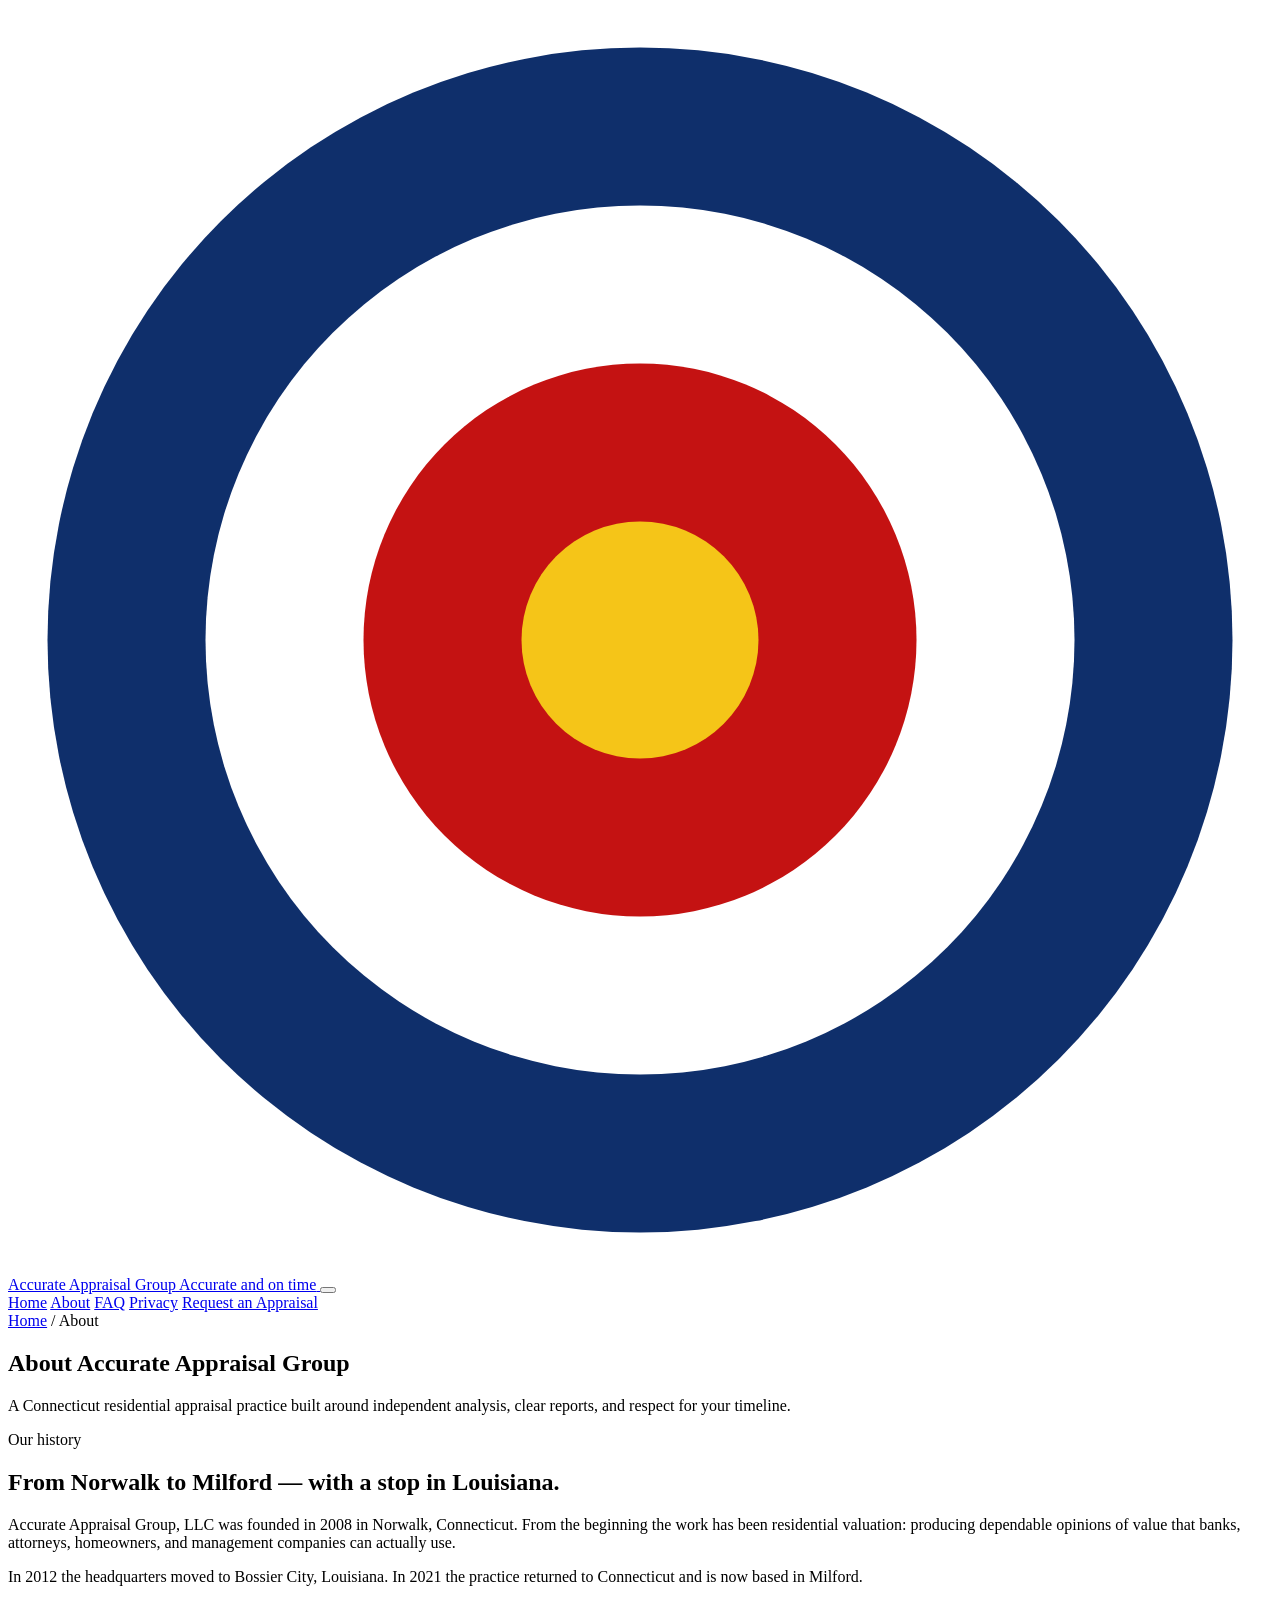
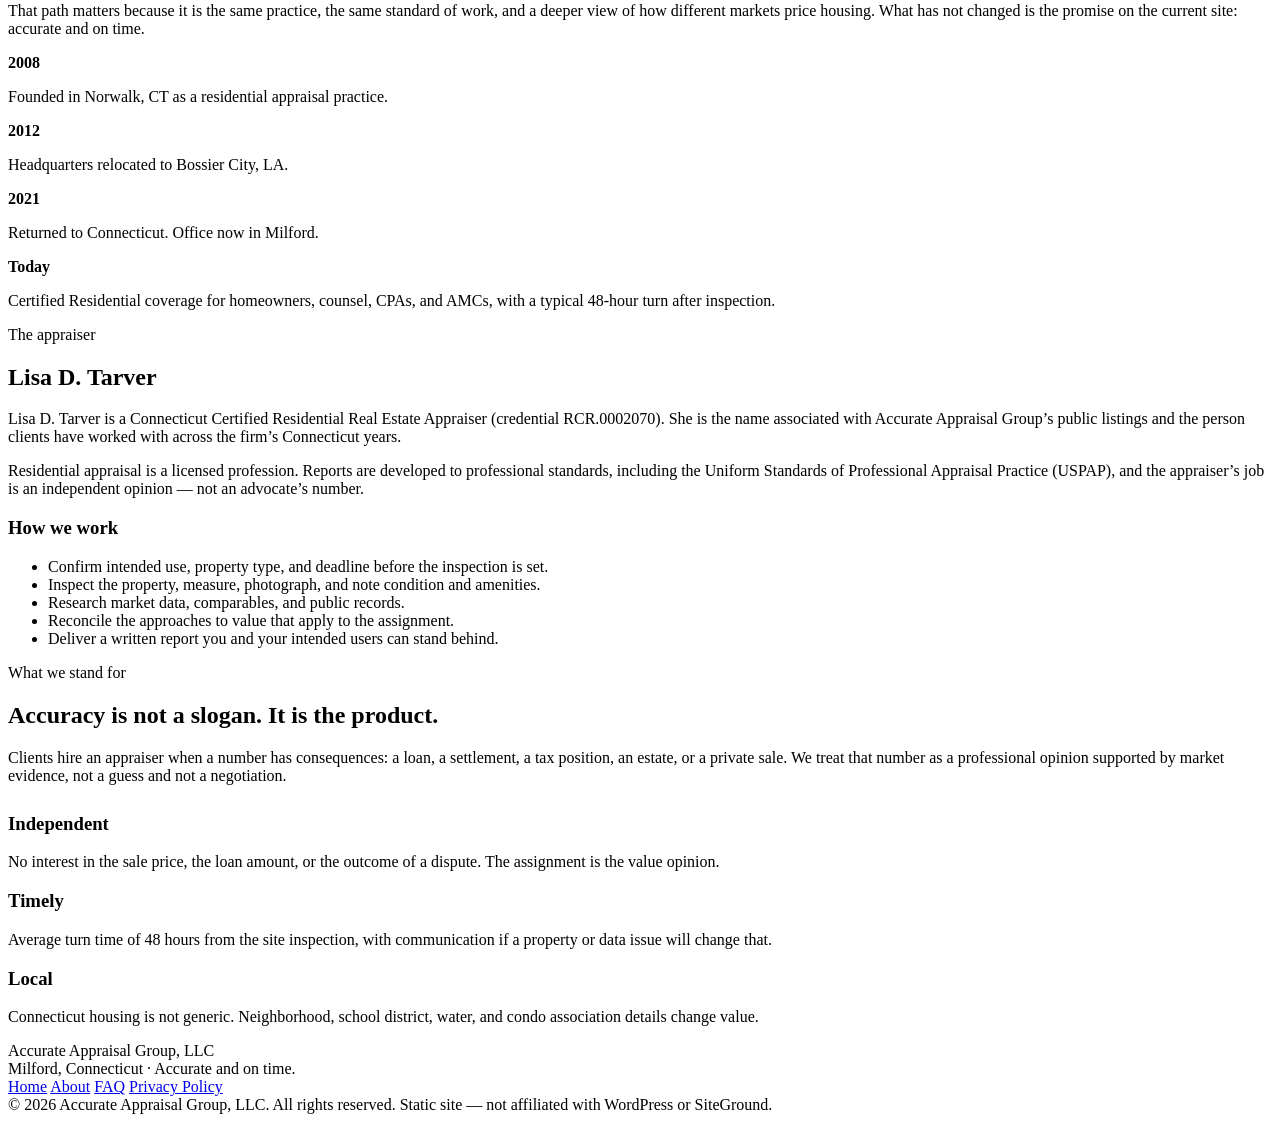
==== about.html @ c3990f54 "Add files via upload" ====
<!DOCTYPE html>
<html lang="en">
<head>
  <meta charset="utf-8">
  <meta name="viewport" content="width=device-width, initial-scale=1">
  <title>About | Accurate Appraisal Group, LLC</title>
  <meta name="description" content="The story of Accurate Appraisal Group, LLC — founded in Norwalk in 2008, now serving Connecticut from Milford with licensed residential appraisal work.">
  <link rel="preconnect" href="https://fonts.googleapis.com">
  <link rel="preconnect" href="https://fonts.gstatic.com" crossorigin>
  <link href="https://fonts.googleapis.com/css2?family=Source+Sans+3:wght@400;600;700&family=Source+Serif+4:ital,wght@0,600;0,700;1,600&display=swap" rel="stylesheet">
  <link rel="stylesheet" href="css/styles.css">
  <link rel="icon" href="data:image/svg+xml,%3Csvg xmlns='http://www.w3.org/2000/svg' viewBox='0 0 64 64'%3E%3Ccircle cx='32' cy='32' r='30' fill='%230f2f6b'/%3E%3Ccircle cx='32' cy='32' r='22' fill='%23ffffff'/%3E%3Ccircle cx='32' cy='32' r='14' fill='%23c41212'/%3E%3Ccircle cx='32' cy='32' r='6' fill='%23f5c518'/%3E%3C/svg%3E">
</head>
<body>
  <header class="site-header">
    <div class="wrap header-inner">
      <a class="brand" href="index.html">
        <svg class="brand-mark" viewBox="0 0 64 64" aria-hidden="true">
          <circle cx="32" cy="32" r="30" fill="#0f2f6b"/>
          <circle cx="32" cy="32" r="22" fill="#fff"/>
          <circle cx="32" cy="32" r="14" fill="#c41212"/>
          <circle cx="32" cy="32" r="6" fill="#f5c518"/>
        </svg>
        <span class="brand-text">
          <span class="brand-name">Accurate Appraisal Group</span>
          <span class="brand-tag">Accurate and on time</span>
        </span>
      </a>
      <button class="menu-toggle" aria-label="Open menu" aria-expanded="false"><span></span><span></span><span></span></button>
      <nav class="nav">
        <a href="index.html">Home</a>
        <a href="about.html" aria-current="page">About</a>
        <a href="faq.html">FAQ</a>
        <a href="privacy.html">Privacy</a>
        <a class="nav-cta" href="index.html#contact">Request an Appraisal</a>
      </nav>
    </div>
  </header>

  <main>
    <section class="page-hero">
      <div class="wrap">
        <div class="crumbs"><a href="index.html">Home</a> / About</div>
        <h1>About Accurate Appraisal Group</h1>
        <p class="lede">A Connecticut residential appraisal practice built around independent analysis, clear reports, and respect for your timeline.</p>
      </div>
    </section>

    <section class="section">
      <div class="wrap two-col">
        <div class="prose">
          <div class="eyebrow">Our history</div>
          <h2>From Norwalk to Milford — with a stop in Louisiana.</h2>
          <p>Accurate Appraisal Group, LLC was founded in 2008 in Norwalk, Connecticut. From the beginning the work has been residential valuation: producing dependable opinions of value that banks, attorneys, homeowners, and management companies can actually use.</p>
          <p>In 2012 the headquarters moved to Bossier City, Louisiana. In 2021 the practice returned to Connecticut and is now based in Milford.</p>
          <p>That path matters because it is the same practice, the same standard of work, and a deeper view of how different markets price housing. What has not changed is the promise on the current site: accurate and on time.</p>
        </div>
        <div class="timeline">
          <div class="tl-item"><strong>2008</strong><p>Founded in Norwalk, CT as a residential appraisal practice.</p></div>
          <div class="tl-item"><strong>2012</strong><p>Headquarters relocated to Bossier City, LA.</p></div>
          <div class="tl-item"><strong>2021</strong><p>Returned to Connecticut. Office now in Milford.</p></div>
          <div class="tl-item"><strong>Today</strong><p>Certified Residential coverage for homeowners, counsel, CPAs, and AMCs, with a typical 48-hour turn after inspection.</p></div>
        </div>
      </div>
    </section>

    <section class="section section-alt">
      <div class="wrap two-col">
        <div class="prose">
          <div class="eyebrow">The appraiser</div>
          <h2>Lisa D. Tarver</h2>
          <p>Lisa D. Tarver is a Connecticut Certified Residential Real Estate Appraiser (credential RCR.0002070). She is the name associated with Accurate Appraisal Group’s public listings and the person clients have worked with across the firm’s Connecticut years.</p>
          <p>Residential appraisal is a licensed profession. Reports are developed to professional standards, including the Uniform Standards of Professional Appraisal Practice (USPAP), and the appraiser’s job is an independent opinion — not an advocate’s number.</p>
        </div>
        <div class="card">
          <h3>How we work</h3>
          <ul>
            <li>Confirm intended use, property type, and deadline before the inspection is set.</li>
            <li>Inspect the property, measure, photograph, and note condition and amenities.</li>
            <li>Research market data, comparables, and public records.</li>
            <li>Reconcile the approaches to value that apply to the assignment.</li>
            <li>Deliver a written report you and your intended users can stand behind.</li>
          </ul>
        </div>
      </div>
    </section>

    <section class="section">
      <div class="wrap prose">
        <div class="eyebrow">What we stand for</div>
        <h2>Accuracy is not a slogan. It is the product.</h2>
        <p>Clients hire an appraiser when a number has consequences: a loan, a settlement, a tax position, an estate, or a private sale. We treat that number as a professional opinion supported by market evidence, not a guess and not a negotiation.</p>
        <div class="cards" style="margin-top:28px">
          <article class="card"><h3>Independent</h3><p>No interest in the sale price, the loan amount, or the outcome of a dispute. The assignment is the value opinion.</p></article>
          <article class="card"><h3>Timely</h3><p>Average turn time of 48 hours from the site inspection, with communication if a property or data issue will change that.</p></article>
          <article class="card"><h3>Local</h3><p>Connecticut housing is not generic. Neighborhood, school district, water, and condo association details change value.</p></article>
        </div>
      </div>
    </section>
  </main>

  <footer class="site-footer">
    <div class="wrap footer-top">
      <div class="footer-brand">
        <div class="brand-name">Accurate Appraisal Group, LLC</div>
        <div>Milford, Connecticut · Accurate and on time.</div>
      </div>
      <nav class="footer-nav">
        <a href="index.html">Home</a>
        <a href="about.html">About</a>
        <a href="faq.html">FAQ</a>
        <a href="privacy.html">Privacy Policy</a>
      </nav>
    </div>
    <div class="wrap footer-bottom">
      <span>&copy; 2026 Accurate Appraisal Group, LLC. All rights reserved.</span>
      <span>Static site — not affiliated with WordPress or SiteGround.</span>
    </div>
  </footer>
  <script src="js/main.js"></script>
</body>
</html>
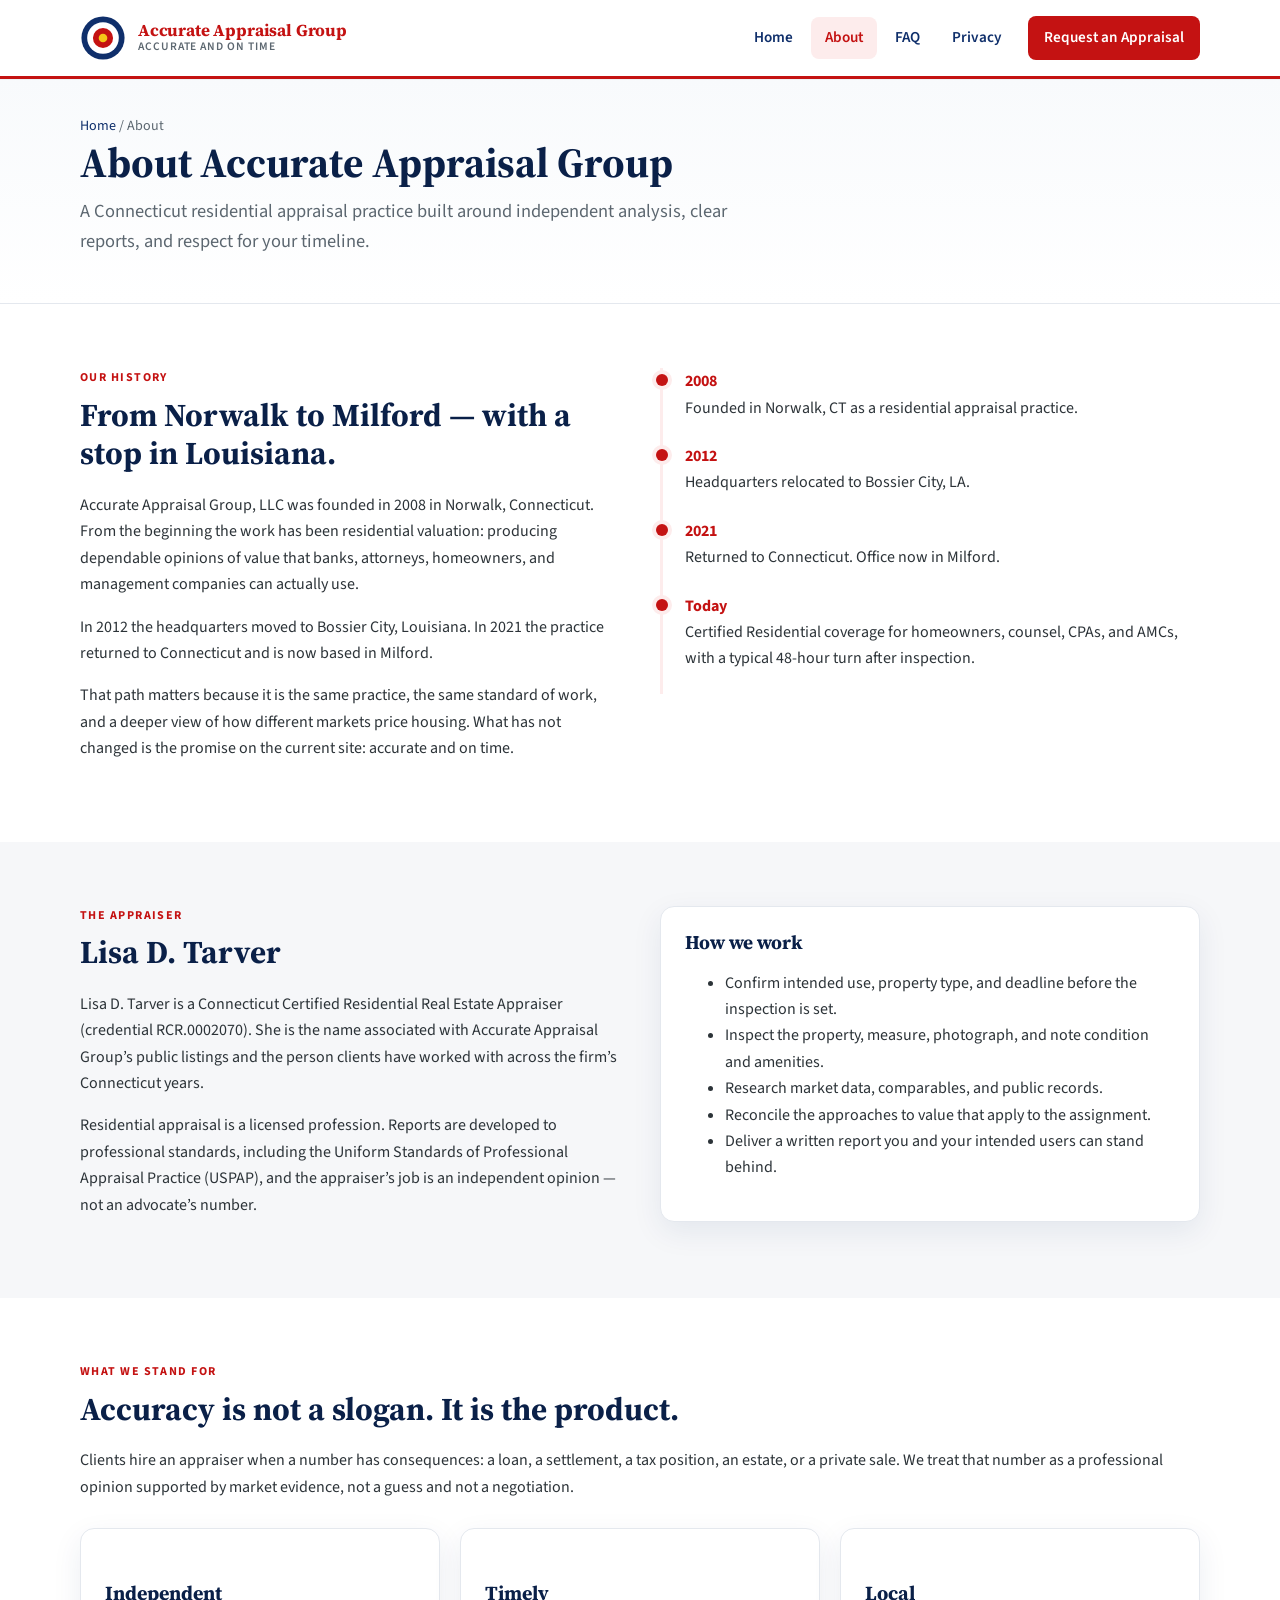
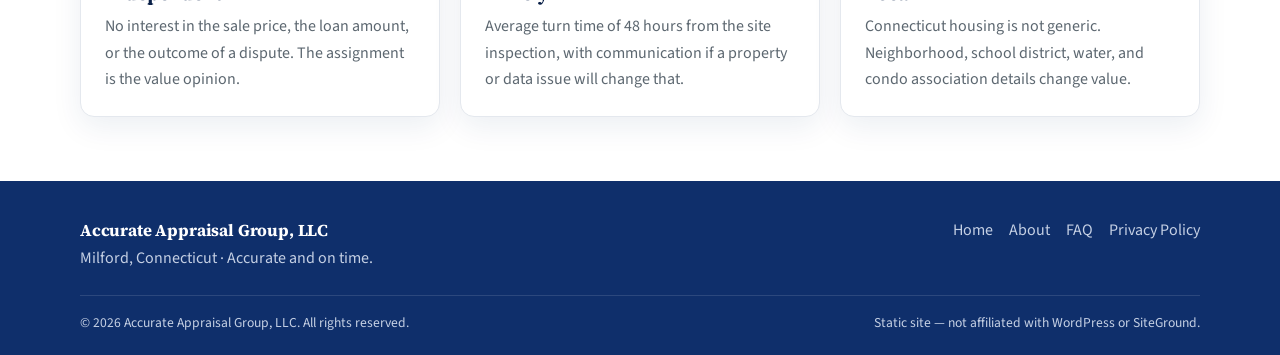
==== commit 36cb8591: "Change stylesheet link path in about.html" ====
--- a/about.html
+++ b/about.html
@@ -8,7 +8,7 @@
   <link rel="preconnect" href="https://fonts.googleapis.com">
   <link rel="preconnect" href="https://fonts.gstatic.com" crossorigin>
   <link href="https://fonts.googleapis.com/css2?family=Source+Sans+3:wght@400;600;700&family=Source+Serif+4:ital,wght@0,600;0,700;1,600&display=swap" rel="stylesheet">
-  <link rel="stylesheet" href="css/styles.css">
+  <link rel="stylesheet" href="/styles.css">
   <link rel="icon" href="data:image/svg+xml,%3Csvg xmlns='http://www.w3.org/2000/svg' viewBox='0 0 64 64'%3E%3Ccircle cx='32' cy='32' r='30' fill='%230f2f6b'/%3E%3Ccircle cx='32' cy='32' r='22' fill='%23ffffff'/%3E%3Ccircle cx='32' cy='32' r='14' fill='%23c41212'/%3E%3Ccircle cx='32' cy='32' r='6' fill='%23f5c518'/%3E%3C/svg%3E">
 </head>
 <body>
--- a/styles.css
+++ b/styles.css
@@ -0,0 +1,379 @@
+/* Accurate Appraisal Group, LLC — static site styles
+   Color language taken from the current WordPress site:
+   bright header red, navy accent bar, warm gray body text, white canvas. */
+
+:root {
+  --red: #c41212;
+  --red-dark: #9a0e0e;
+  --red-soft: #fdecec;
+  --navy: #0f2f6b;
+  --navy-deep: #0a2048;
+  --blue: #1d4ed8;
+  --gold: #f5c518;
+  --ink: #2c3338;
+  --muted: #5c6770;
+  --line: #e4e8ee;
+  --paper: #ffffff;
+  --wash: #f6f7f9;
+  --shadow: 0 10px 30px rgba(15, 47, 107, 0.08);
+  --radius: 14px;
+  --max: 1120px;
+  --header-h: 76px;
+}
+
+*, *::before, *::after { box-sizing: border-box; }
+html { scroll-behavior: smooth; }
+body {
+  margin: 0;
+  font-family: "Source Sans 3", "Segoe UI", Helvetica, Arial, sans-serif;
+  color: var(--ink);
+  background: var(--paper);
+  line-height: 1.65;
+  min-height: 100vh;
+  display: flex;
+  flex-direction: column;
+}
+img { max-width: 100%; display: block; }
+a { color: var(--navy); text-decoration: none; }
+a:hover { color: var(--red); }
+h1, h2, h3, h4 {
+  font-family: "Source Serif 4", Georgia, "Times New Roman", serif;
+  line-height: 1.2;
+  color: var(--navy-deep);
+  margin: 0 0 0.6em;
+}
+p { margin: 0 0 1em; }
+.wrap { width: min(var(--max), calc(100% - 40px)); margin-inline: auto; }
+
+/* Header */
+.site-header {
+  position: sticky;
+  top: 0;
+  z-index: 40;
+  background: var(--paper);
+  border-bottom: 3px solid var(--red);
+  box-shadow: 0 1px 0 rgba(15,47,107,.04);
+}
+.header-inner {
+  display: flex;
+  align-items: center;
+  justify-content: space-between;
+  min-height: var(--header-h);
+  gap: 20px;
+}
+.brand {
+  display: flex;
+  align-items: center;
+  gap: 12px;
+  color: var(--navy-deep);
+}
+.brand:hover { color: var(--navy-deep); }
+.brand-mark { width: 46px; height: 46px; flex-shrink: 0; }
+.brand-text { display: flex; flex-direction: column; line-height: 1.1; }
+.brand-name {
+  font-family: "Source Serif 4", Georgia, serif;
+  font-weight: 700;
+  font-size: 1.05rem;
+  color: var(--red);
+  letter-spacing: -0.01em;
+}
+.brand-tag {
+  font-size: 0.72rem;
+  letter-spacing: 0.08em;
+  text-transform: uppercase;
+  color: var(--muted);
+  font-weight: 600;
+}
+.nav {
+  display: flex;
+  align-items: center;
+  gap: 4px;
+}
+.nav a {
+  padding: 8px 14px;
+  font-weight: 600;
+  font-size: 0.95rem;
+  color: var(--navy);
+  border-radius: 8px;
+}
+.nav a:hover, .nav a[aria-current="page"] {
+  background: var(--red-soft);
+  color: var(--red);
+}
+.nav-cta {
+  margin-left: 8px;
+  background: var(--red) !important;
+  color: #fff !important;
+  padding: 9px 16px !important;
+}
+.nav-cta:hover { background: var(--red-dark) !important; }
+.menu-toggle {
+  display: none;
+  background: none;
+  border: 1px solid var(--line);
+  border-radius: 8px;
+  padding: 8px 10px;
+  cursor: pointer;
+}
+.menu-toggle span {
+  display: block;
+  width: 20px;
+  height: 2px;
+  background: var(--navy);
+  margin: 4px 0;
+}
+
+/* Hero */
+.hero {
+  background:
+    linear-gradient(180deg, #f8fafc 0%, #ffffff 100%);
+  border-bottom: 1px solid var(--line);
+  padding: 48px 0 56px;
+}
+.hero-grid {
+  display: grid;
+  grid-template-columns: 1.15fr 0.85fr;
+  gap: 48px;
+  align-items: center;
+}
+.kicker {
+  display: inline-block;
+  font-size: 0.75rem;
+  font-weight: 700;
+  letter-spacing: 0.14em;
+  text-transform: uppercase;
+  color: var(--red);
+  margin-bottom: 10px;
+}
+.hero h1 {
+  font-size: clamp(2rem, 4vw, 3.15rem);
+  color: var(--navy-deep);
+  margin-bottom: 14px;
+}
+.hero h1 em {
+  font-style: italic;
+  color: var(--red);
+}
+.lede { font-size: 1.15rem; color: var(--muted); max-width: 36em; }
+.hero-actions { display: flex; flex-wrap: wrap; gap: 12px; margin-top: 24px; }
+.btn {
+  display: inline-flex;
+  align-items: center;
+  justify-content: center;
+  gap: 8px;
+  padding: 12px 20px;
+  border-radius: 10px;
+  font-weight: 700;
+  border: 2px solid transparent;
+  cursor: pointer;
+  font-size: 0.98rem;
+}
+.btn-primary { background: var(--red); color: #fff; }
+.btn-primary:hover { background: var(--red-dark); color: #fff; }
+.btn-ghost { background: #fff; color: var(--navy); border-color: var(--line); }
+.btn-ghost:hover { border-color: var(--navy); color: var(--navy); }
+.hero-card {
+  background: var(--navy-deep);
+  color: #fff;
+  border-radius: 18px;
+  padding: 28px;
+  box-shadow: var(--shadow);
+  position: relative;
+  overflow: hidden;
+}
+.hero-card::after {
+  content: "";
+  position: absolute;
+  inset: auto -30px -40px auto;
+  width: 160px; height: 160px;
+  background: radial-gradient(circle, rgba(196,18,18,.45), transparent 70%);
+}
+.hero-card h2 { color: #fff; font-size: 1.35rem; margin-bottom: 8px; }
+.hero-card p { color: #d5deee; margin-bottom: 18px; }
+.stat-row { display: grid; grid-template-columns: 1fr 1fr; gap: 12px; }
+.stat {
+  background: rgba(255,255,255,.06);
+  border: 1px solid rgba(255,255,255,.1);
+  border-radius: 12px;
+  padding: 14px;
+}
+.stat b { display: block; font-size: 1.45rem; color: #fff; font-family: "Source Serif 4", serif; }
+.stat span { font-size: 0.8rem; color: #c5d0e4; }
+
+/* Sections */
+.section { padding: 64px 0; }
+.section-alt { background: var(--wash); }
+.section-head { max-width: 640px; margin-bottom: 32px; }
+.section-head h2 { font-size: clamp(1.6rem, 3vw, 2.15rem); }
+.eyebrow { color: var(--red); font-weight: 700; letter-spacing: .12em; text-transform: uppercase; font-size: .75rem; margin-bottom: 8px; }
+
+.cards {
+  display: grid;
+  grid-template-columns: repeat(3, 1fr);
+  gap: 20px;
+}
+.card {
+  background: var(--paper);
+  border: 1px solid var(--line);
+  border-radius: var(--radius);
+  padding: 24px;
+  box-shadow: var(--shadow);
+}
+.card .icon {
+  width: 44px; height: 44px;
+  border-radius: 10px;
+  background: var(--red-soft);
+  color: var(--red);
+  display: grid; place-items: center;
+  margin-bottom: 14px;
+}
+.card h3 { font-size: 1.2rem; margin-bottom: 8px; }
+.card p { color: var(--muted); margin: 0; }
+
+.two-col {
+  display: grid;
+  grid-template-columns: 1fr 1fr;
+  gap: 40px;
+  align-items: start;
+}
+.prose h2 { font-size: 2rem; }
+.prose h3 { font-size: 1.25rem; margin-top: 1.4em; }
+.prose ul, .prose ol { padding-left: 1.15em; color: var(--muted); }
+.prose li { margin-bottom: 0.45em; }
+.note {
+  background: #fff;
+  border-left: 4px solid var(--red);
+  padding: 16px 18px;
+  border-radius: 0 10px 10px 0;
+  color: var(--muted);
+}
+
+/* FAQ */
+.faq-list { display: grid; gap: 12px; }
+details.faq {
+  background: #fff;
+  border: 1px solid var(--line);
+  border-radius: 12px;
+  padding: 4px 18px;
+}
+details.faq summary {
+  cursor: pointer;
+  font-weight: 700;
+  color: var(--navy-deep);
+  padding: 14px 0;
+  list-style: none;
+  display: flex;
+  justify-content: space-between;
+  align-items: center;
+  gap: 16px;
+}
+details.faq summary::-webkit-details-marker { display: none; }
+details.faq summary::after {
+  content: "+";
+  color: var(--red);
+  font-size: 1.4rem;
+  font-weight: 500;
+}
+details.faq[open] summary::after { content: "–"; }
+details.faq p { color: var(--muted); padding-bottom: 14px; }
+
+/* Contact strip */
+.contact-strip {
+  background: var(--navy-deep);
+  color: #fff;
+  padding: 48px 0;
+}
+.contact-strip h2 { color: #fff; }
+.contact-strip p { color: #c9d4e8; }
+.contact-grid {
+  display: grid;
+  grid-template-columns: 1fr 1fr;
+  gap: 32px;
+  align-items: start;
+}
+.form {
+  display: grid;
+  gap: 12px;
+}
+.form label { font-size: .85rem; font-weight: 600; color: #e8eef8; }
+.form input, .form textarea, .form select {
+  width: 100%;
+  padding: 11px 12px;
+  border-radius: 8px;
+  border: 1px solid rgba(255,255,255,.18);
+  background: rgba(255,255,255,.08);
+  color: #fff;
+  font: inherit;
+}
+.form input::placeholder, .form textarea::placeholder { color: #9aa8c0; }
+.form textarea { min-height: 110px; resize: vertical; }
+.form .hint { font-size: .8rem; color: #9aa8c0; }
+
+/* Footer */
+.site-footer {
+  margin-top: auto;
+  background: var(--navy);
+  color: #c5d0e4;
+  padding: 36px 0 20px;
+}
+.footer-top {
+  display: flex;
+  justify-content: space-between;
+  gap: 24px;
+  flex-wrap: wrap;
+  padding-bottom: 24px;
+  border-bottom: 1px solid rgba(255,255,255,.12);
+}
+.footer-brand .brand-name { color: #fff; }
+.footer-nav { display: flex; gap: 16px; flex-wrap: wrap; }
+.footer-nav a { color: #c5d0e4; }
+.footer-nav a:hover { color: #fff; }
+.footer-bottom {
+  display: flex;
+  justify-content: space-between;
+  gap: 12px;
+  flex-wrap: wrap;
+  padding-top: 16px;
+  font-size: .85rem;
+}
+
+/* Page header */
+.page-hero {
+  background: linear-gradient(180deg, #f8fafc, #fff);
+  border-bottom: 1px solid var(--line);
+  padding: 36px 0 28px;
+}
+.page-hero h1 { font-size: clamp(1.8rem, 3.4vw, 2.6rem); margin: 0 0 8px; }
+.crumbs { font-size: .88rem; color: var(--muted); }
+
+/* Timeline */
+.timeline { border-left: 3px solid var(--red-soft); padding-left: 22px; }
+.tl-item { position: relative; margin-bottom: 22px; }
+.tl-item::before {
+  content: "";
+  position: absolute;
+  left: -29px; top: 6px;
+  width: 12px; height: 12px;
+  background: var(--red);
+  border-radius: 50%;
+  box-shadow: 0 0 0 4px var(--red-soft);
+}
+.tl-item strong { color: var(--red); }
+
+@media (max-width: 860px) {
+  .hero-grid, .cards, .two-col, .contact-grid { grid-template-columns: 1fr; }
+  .menu-toggle { display: block; }
+  .nav {
+    display: none;
+    position: absolute;
+    top: var(--header-h);
+    left: 0; right: 0;
+    background: #fff;
+    flex-direction: column;
+    padding: 12px 16px 18px;
+    border-bottom: 1px solid var(--line);
+    box-shadow: var(--shadow);
+  }
+  .nav.open { display: flex; }
+  .nav-cta { margin: 8px 0 0; }
+}
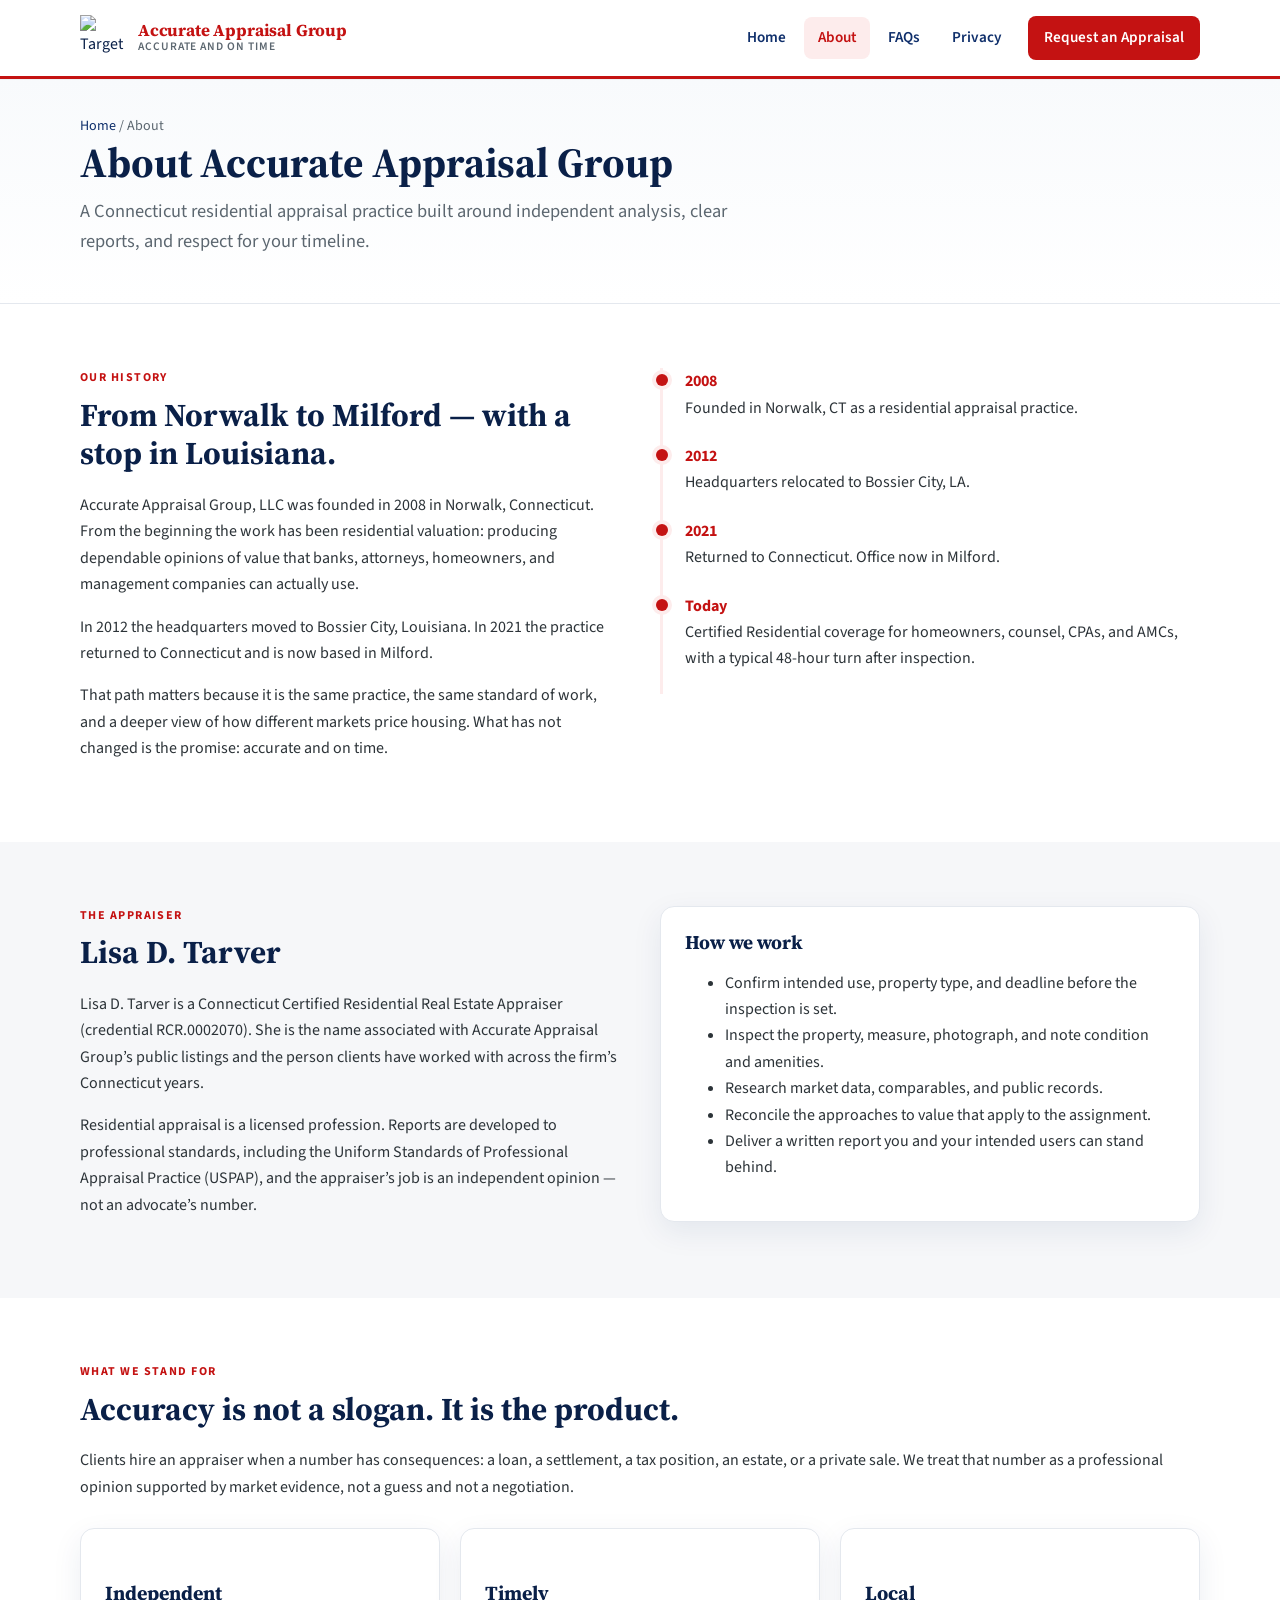
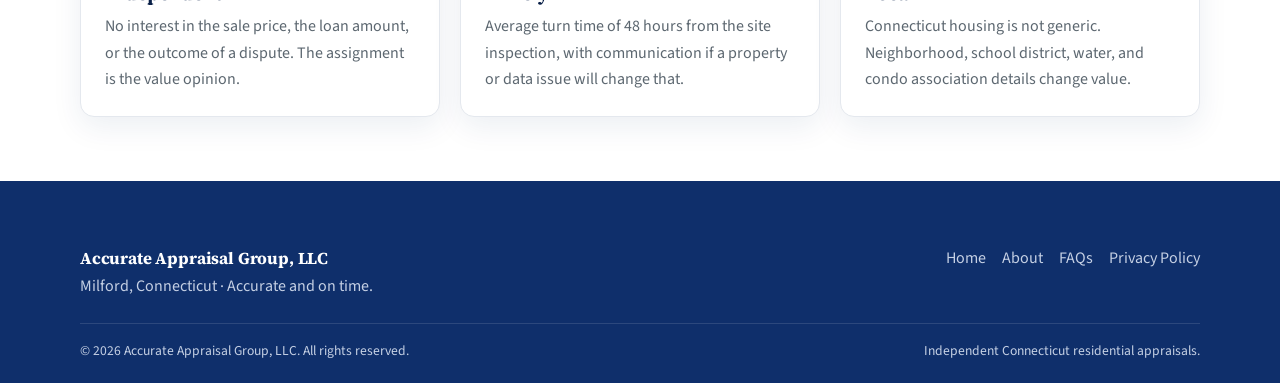
==== commit 31a1322e: "Add files via upload" ====
--- a/about.html
+++ b/about.html
@@ -7,20 +7,15 @@
   <meta name="description" content="The story of Accurate Appraisal Group, LLC — founded in Norwalk in 2008, now serving Connecticut from Milford with licensed residential appraisal work.">
   <link rel="preconnect" href="https://fonts.googleapis.com">
   <link rel="preconnect" href="https://fonts.gstatic.com" crossorigin>
-  <link href="https://fonts.googleapis.com/css2?family=Source+Sans+3:wght@400;600;700&family=Source+Serif+4:ital,wght@0,600;0,700;1,600&display=swap" rel="stylesheet">
-  <link rel="stylesheet" href="/styles.css">
-  <link rel="icon" href="data:image/svg+xml,%3Csvg xmlns='http://www.w3.org/2000/svg' viewBox='0 0 64 64'%3E%3Ccircle cx='32' cy='32' r='30' fill='%230f2f6b'/%3E%3Ccircle cx='32' cy='32' r='22' fill='%23ffffff'/%3E%3Ccircle cx='32' cy='32' r='14' fill='%23c41212'/%3E%3Ccircle cx='32' cy='32' r='6' fill='%23f5c518'/%3E%3C/svg%3E">
+  <link href="https://fonts.googleapis.com/css2?family=Cinzel:wght@600;700&family=Source+Sans+3:wght@400;600;700&family=Source+Serif+4:ital,wght@1,600&display=swap" rel="stylesheet">
+  <link rel="stylesheet" href="styles.css">
+  <link rel="icon" href="logo.svg" type="image/svg+xml">
 </head>
 <body>
   <header class="site-header">
     <div class="wrap header-inner">
       <a class="brand" href="index.html">
-        <svg class="brand-mark" viewBox="0 0 64 64" aria-hidden="true">
-          <circle cx="32" cy="32" r="30" fill="#0f2f6b"/>
-          <circle cx="32" cy="32" r="22" fill="#fff"/>
-          <circle cx="32" cy="32" r="14" fill="#c41212"/>
-          <circle cx="32" cy="32" r="6" fill="#f5c518"/>
-        </svg>
+        <img class="brand-mark" src="logo.svg" alt="Target with arrow in the bullseye">
         <span class="brand-text">
           <span class="brand-name">Accurate Appraisal Group</span>
           <span class="brand-tag">Accurate and on time</span>
@@ -30,11 +25,12 @@
       <nav class="nav">
         <a href="index.html">Home</a>
         <a href="about.html" aria-current="page">About</a>
-        <a href="faq.html">FAQ</a>
+        <a href="faq.html">FAQs</a>
         <a href="privacy.html">Privacy</a>
         <a class="nav-cta" href="index.html#contact">Request an Appraisal</a>
       </nav>
     </div>
+    <div class="star-row" aria-hidden="true"></div>
   </header>
 
   <main>
@@ -45,6 +41,7 @@
         <p class="lede">A Connecticut residential appraisal practice built around independent analysis, clear reports, and respect for your timeline.</p>
       </div>
     </section>
+    <div class="stripe-bar" aria-hidden="true"></div>
 
     <section class="section">
       <div class="wrap two-col">
@@ -53,7 +50,7 @@
           <h2>From Norwalk to Milford — with a stop in Louisiana.</h2>
           <p>Accurate Appraisal Group, LLC was founded in 2008 in Norwalk, Connecticut. From the beginning the work has been residential valuation: producing dependable opinions of value that banks, attorneys, homeowners, and management companies can actually use.</p>
           <p>In 2012 the headquarters moved to Bossier City, Louisiana. In 2021 the practice returned to Connecticut and is now based in Milford.</p>
-          <p>That path matters because it is the same practice, the same standard of work, and a deeper view of how different markets price housing. What has not changed is the promise on the current site: accurate and on time.</p>
+          <p>That path matters because it is the same practice, the same standard of work, and a deeper view of how different markets price housing. What has not changed is the promise: accurate and on time.</p>
         </div>
         <div class="timeline">
           <div class="tl-item"><strong>2008</strong><p>Founded in Norwalk, CT as a residential appraisal practice.</p></div>
@@ -100,7 +97,8 @@
   </main>
 
   <footer class="site-footer">
-    <div class="wrap footer-top">
+    <div class="stripe-bar" aria-hidden="true"></div>
+    <div class="wrap footer-top" style="padding-top:28px">
       <div class="footer-brand">
         <div class="brand-name">Accurate Appraisal Group, LLC</div>
         <div>Milford, Connecticut · Accurate and on time.</div>
@@ -108,15 +106,15 @@
       <nav class="footer-nav">
         <a href="index.html">Home</a>
         <a href="about.html">About</a>
-        <a href="faq.html">FAQ</a>
+        <a href="faq.html">FAQs</a>
         <a href="privacy.html">Privacy Policy</a>
       </nav>
     </div>
     <div class="wrap footer-bottom">
       <span>&copy; 2026 Accurate Appraisal Group, LLC. All rights reserved.</span>
-      <span>Static site — not affiliated with WordPress or SiteGround.</span>
+      <span>Independent Connecticut residential appraisals.</span>
     </div>
   </footer>
-  <script src="js/main.js"></script>
+  <script src="main.js"></script>
 </body>
 </html>
